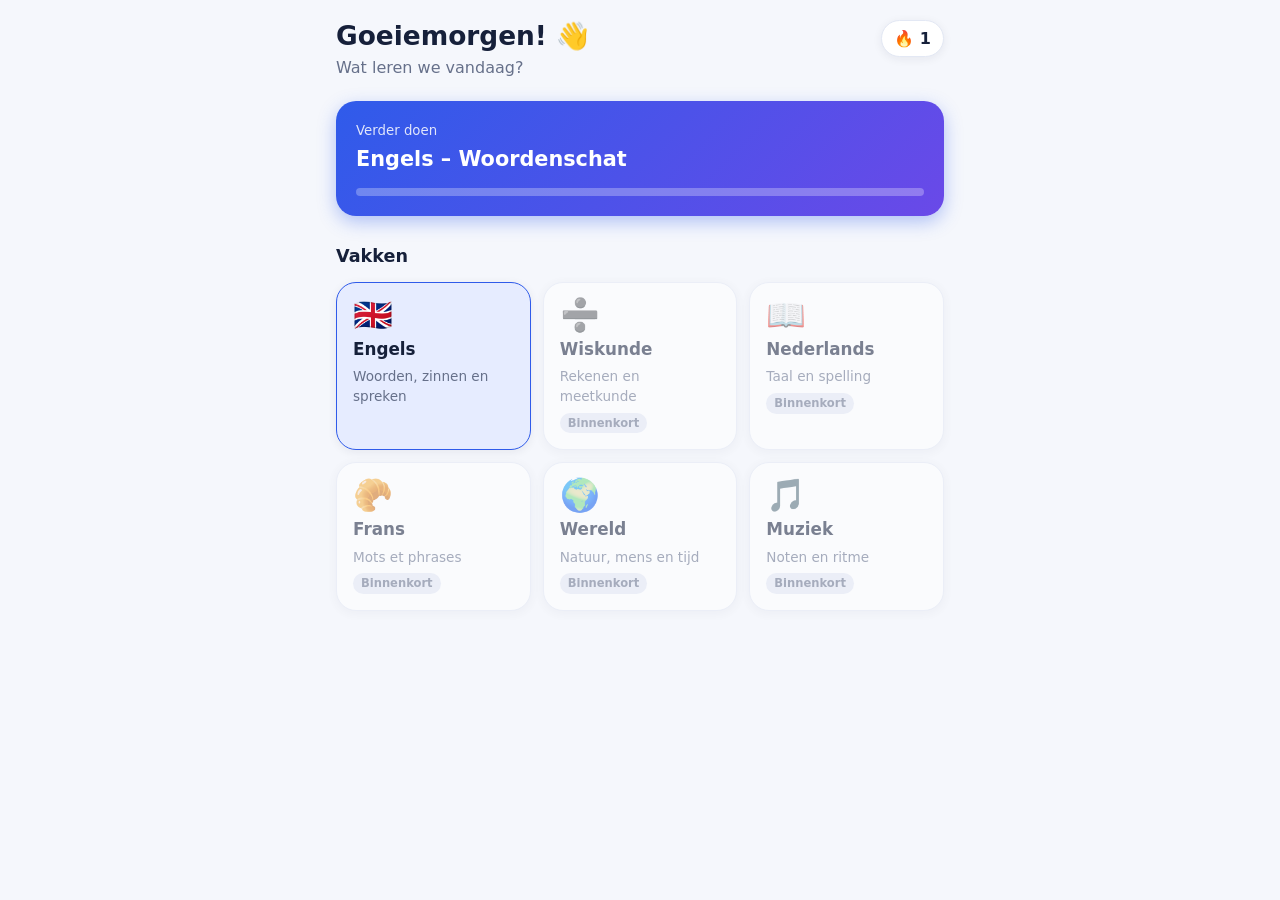
==== public/leren/index.html @ 77e235c8 "Leer-app: homepage met vakkenoverzicht en Engels-overzicht (public/leren) Co-Authored-By: Claude Son" ====
<!doctype html>
<html lang="nl-BE">
<head>
<meta charset="utf-8">
<meta name="viewport" content="width=device-width, initial-scale=1, viewport-fit=cover">
<meta name="robots" content="noindex">
<meta name="theme-color" content="#2f5bea">
<title>Leren</title>
<link rel="stylesheet" href="style.css">
</head>
<body>
<main id="app" aria-live="polite"></main>
<script src="app.js"></script>
</body>
</html>
---- public/leren/style.css ----
:root{
  --bg:#f5f7fc; --card:#fff; --text:#16203a; --muted:#66708a; --line:#e3e8f4;
  --accent:#2f5bea; --accent-soft:#e6ecff; --on-accent:#fff; --warm:#ff7a3d;
  --radius:20px; --shadow:0 2px 10px rgba(22,32,58,.07);
}
@media (prefers-color-scheme:dark){
  :root{--bg:#0f1426; --card:#192038; --text:#eef1fb; --muted:#9aa4c2; --line:#272f4d;
    --accent:#6c8cff; --accent-soft:#222c55; --on-accent:#0f1426; --shadow:none}
}
*{box-sizing:border-box;margin:0}
body{background:var(--bg);color:var(--text);font:16px/1.45 system-ui,-apple-system,"Segoe UI",Roboto,sans-serif;
  -webkit-tap-highlight-color:transparent}
main{max-width:640px;margin:0 auto;padding:max(20px,env(safe-area-inset-top)) 16px max(32px,env(safe-area-inset-bottom))}
h1{font-size:1.65rem;line-height:1.2}
h2{font-size:1.1rem;margin:28px 0 12px}
.top{display:flex;justify-content:space-between;align-items:flex-start;gap:12px}
.sub{color:var(--muted);margin-top:4px}
.streak{background:var(--card);border:1px solid var(--line);border-radius:999px;padding:6px 12px;font-weight:700;white-space:nowrap;box-shadow:var(--shadow)}
.hero{display:block;width:100%;text-align:left;border:0;cursor:pointer;margin-top:22px;padding:20px;border-radius:var(--radius);
  background:linear-gradient(135deg,#2f5bea,#6a49e8);color:#fff;box-shadow:0 6px 18px rgba(47,91,234,.35);font:inherit}
.hero small{opacity:.85;display:block}
.hero strong{display:block;font-size:1.3rem;margin:4px 0 14px}
.bar{height:8px;border-radius:99px;background:rgba(255,255,255,.28);overflow:hidden}
.bar i{display:block;height:100%;background:#fff;border-radius:99px}
.grid{display:grid;grid-template-columns:1fr 1fr;gap:12px}
.tile{display:flex;flex-direction:column;gap:6px;text-align:left;font:inherit;color:inherit;background:var(--card);
  border:1px solid var(--line);border-radius:var(--radius);padding:16px;box-shadow:var(--shadow);min-height:118px}
.tile .ico{font-size:2rem;line-height:1}
.tile b{font-size:1.05rem}
.tile span.s{color:var(--muted);font-size:.85rem}
button.tile{cursor:pointer}
button.tile:active,.hero:active{transform:scale(.98)}
.tile.on{border-color:var(--accent);background:var(--accent-soft)}
.tile.off{opacity:.55}
.badge{align-self:flex-start;font-size:.72rem;font-weight:700;border-radius:99px;padding:2px 8px;background:var(--line);color:var(--muted)}
.back{background:none;border:0;color:var(--accent);font:inherit;font-weight:700;cursor:pointer;padding:8px 0}
:focus-visible{outline:3px solid var(--warm);outline-offset:2px}
@media (min-width:520px){.grid{grid-template-columns:repeat(3,1fr)}}
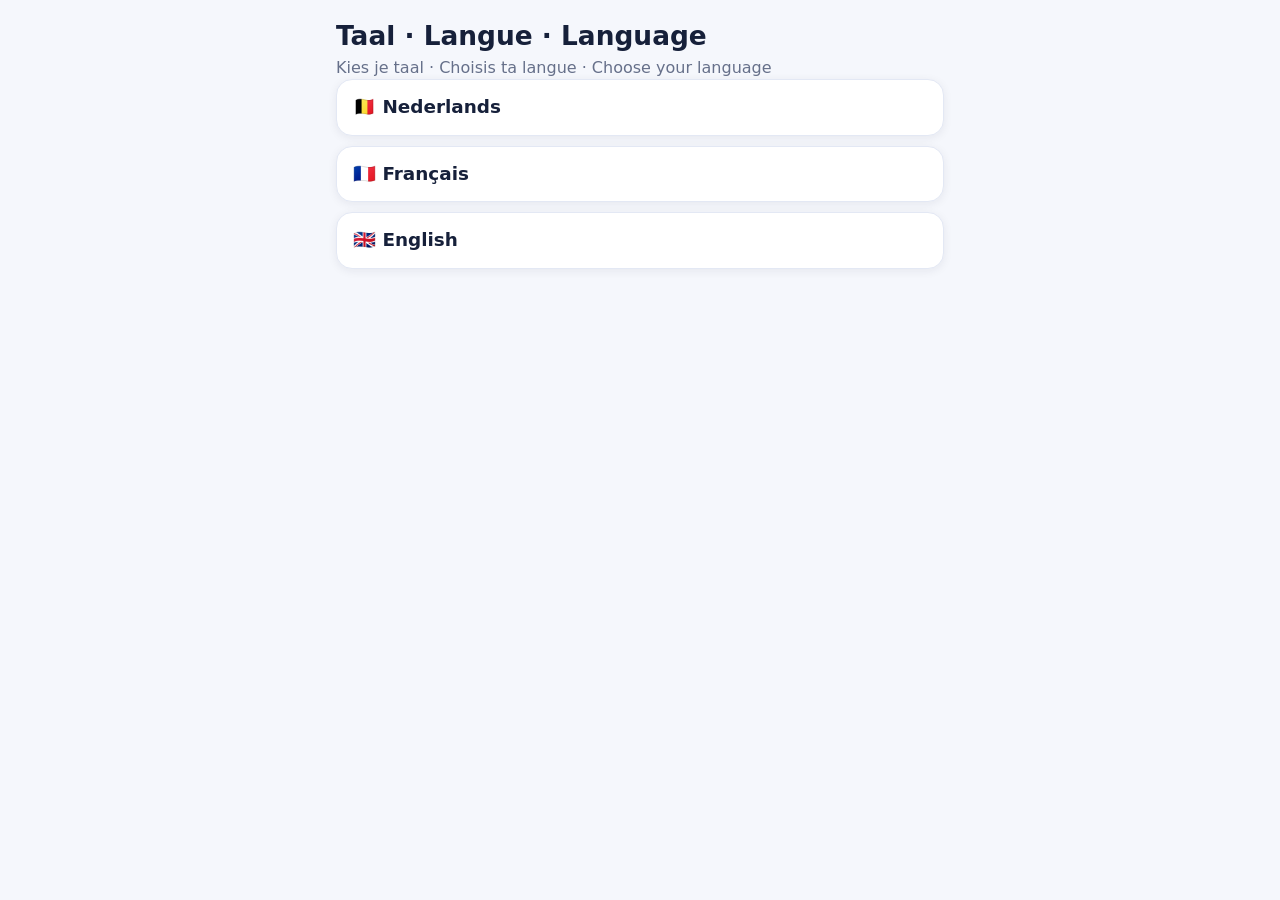
==== commit 09cda185: "Leer-app: instellingen met taalkeuze (Nederlands, Frans, Engels) als eerste scherm, grote letters, a" ====
--- a/public/leren/index.html
+++ b/public/leren/index.html
@@ -10,6 +10,7 @@
 </head>
 <body>
 <main id="app" aria-live="polite"></main>
+<script src="i18n.js"></script>
 <script src="app.js"></script>
 </body>
 </html>
--- a/public/leren/style.css
+++ b/public/leren/style.css
@@ -8,7 +8,7 @@
     --accent:#6c8cff; --accent-soft:#222c55; --on-accent:#0f1426; --shadow:none}
 }
 *{box-sizing:border-box;margin:0}
-body{background:var(--bg);color:var(--text);font:16px/1.45 system-ui,-apple-system,"Segoe UI",Roboto,sans-serif;
+body{background:var(--bg);color:var(--text);font:1rem/1.45 system-ui,-apple-system,"Segoe UI",Roboto,sans-serif;
   -webkit-tap-highlight-color:transparent}
 main{max-width:640px;margin:0 auto;padding:max(20px,env(safe-area-inset-top)) 16px max(32px,env(safe-area-inset-bottom))}
 h1{font-size:1.65rem;line-height:1.2}
@@ -36,3 +36,143 @@
 .back{background:none;border:0;color:var(--accent);font:inherit;font-weight:700;cursor:pointer;padding:8px 0}
 :focus-visible{outline:3px solid var(--warm);outline-offset:2px}
 @media (min-width:520px){.grid{grid-template-columns:repeat(3,1fr)}}
+.lijst{display:flex;flex-direction:column;gap:10px}
+.rij{display:flex;flex-wrap:wrap;align-items:center;justify-content:space-between;gap:4px 10px;text-align:left;width:100%;font:inherit;color:inherit;
+  background:var(--card);border:1px solid var(--line);border-radius:16px;padding:14px 16px;cursor:pointer;box-shadow:var(--shadow)}
+.rij b{flex:1 1 60%}
+.rij .s{flex-basis:100%;color:var(--muted);font-size:.85rem;order:3}
+.rij:active{transform:scale(.99)}
+.badge.ok{background:#d7f5e1;color:#146c3a}
+.tile .bar{background:var(--line);margin-top:6px}
+.tile .bar i{background:var(--accent)}
+.uitleg{margin:10px 0}
+.woorden{display:grid;gap:8px}
+.woord{display:grid;grid-template-columns:1fr 1fr;gap:2px 10px;background:var(--card);border:1px solid var(--line);border-radius:14px;padding:10px 14px}
+.woord i{grid-column:1/-1;color:var(--muted);font-size:.85rem}
+.teller{color:var(--muted);font-size:.85rem}
+.vraag{font-weight:700;font-size:1.1rem;margin:6px 0 12px}
+.opties{display:flex;flex-direction:column;gap:10px}
+.optie{font:inherit;color:inherit;text-align:left;background:var(--card);border:2px solid var(--line);border-radius:14px;padding:13px 16px;cursor:pointer}
+.optie.goed{border-color:#1fa25a;background:#d7f5e1;color:#0f4d2a}
+.optie.fout{border-color:#d64545;background:#fde3e3;color:#7a1c1c}
+.feedback{margin:14px 0 4px}
+.btn{margin-top:10px;font:inherit;font-weight:700;border:0;border-radius:14px;padding:12px 22px;cursor:pointer;background:var(--accent);color:var(--on-accent)}
+.bronnen{margin-top:28px;color:var(--muted);font-size:.9rem}
+.bronnen a{color:var(--accent)}
+
+/* ---------- kleuren per vak ---------- */
+.v-engels{--c1:#2f5bea;--c2:#6a49e8;--tint:#e6ecff}
+.v-frans{--c1:#d23a40;--c2:#ee7a3a;--tint:#ffe8e4}
+.v-wiskunde{--c1:#7a46f0;--c2:#c04df0;--tint:#efe6ff}
+.v-aardrijkskunde{--c1:#0e8a4f;--c2:#0fa89a;--tint:#dcf6ea}
+.v-geschiedenis{--c1:#b45f06;--c2:#e69a2e;--tint:#fff0d2}
+.v-nederlands{--c1:#0b86a6;--c2:#3aa8de;--tint:#dcf3fb}
+@media (prefers-color-scheme:dark){
+  .v-engels{--tint:#222c55}.v-frans{--tint:#3d2125}.v-wiskunde{--tint:#2d2352}
+  .v-aardrijkskunde{--tint:#173629}.v-geschiedenis{--tint:#3b2e15}.v-nederlands{--tint:#143441}
+}
+[class*="v-"]{--grad:linear-gradient(135deg,var(--c1),var(--c2))}
+
+/* tegels op de homepage */
+.tile[class*="v-"]{background:var(--tint);border-color:transparent;border-top:5px solid var(--c1)}
+.tile[class*="v-"] .ico{display:grid;place-items:center;width:48px;height:48px;border-radius:16px;font-size:1.7rem;
+  background:var(--card);box-shadow:0 3px 0 var(--c1)}
+.tile[class*="v-"] .bar i{background:var(--grad)}
+.tile.off[class*="v-"]{opacity:.6;filter:saturate(.5)}
+.tile[class*="v-"] .badge{background:var(--card);color:var(--c1)}
+
+/* "verder doen" krijgt de kleur van het vak */
+.hero[class*="v-"]{background:var(--grad);box-shadow:0 8px 20px -6px var(--c1)}
+
+/* binnenin een vak: alles in de kleur van dat vak */
+[data-vak] .back{color:var(--c1)}
+[data-vak] .banner{display:flex;align-items:center;gap:14px;margin:6px 0 4px;padding:18px;border-radius:var(--radius);
+  background:var(--grad);color:#fff;box-shadow:0 8px 20px -8px var(--c1)}
+[data-vak] .banner .ico{display:grid;place-items:center;flex:none;width:56px;height:56px;border-radius:18px;font-size:2rem;background:rgba(255,255,255,.22)}
+[data-vak] .banner h1{font-size:1.45rem}
+[data-vak] .banner .sub{color:rgba(255,255,255,.9)}
+[data-vak] h2{color:var(--c1)}
+@media (prefers-color-scheme:dark){[data-vak] h2{color:var(--text)}}
+[data-vak] .rij{border-left:6px solid var(--c1)}
+[data-vak] .rij .badge{background:var(--tint);color:var(--c1)}
+@media (prefers-color-scheme:dark){[data-vak] .rij .badge{color:var(--text)}}
+[data-vak] .badge.ok{background:#d7f5e1;color:#146c3a}
+[data-vak] .btn{background:var(--grad);color:#fff}
+[data-vak] .woord{border-left:5px solid var(--c2)}
+[data-vak] .woord b{color:var(--c1)}
+@media (prefers-color-scheme:dark){[data-vak] .woord b{color:var(--text)}}
+[data-vak] .optie:active{border-color:var(--c1)}
+[data-vak] .uitleg{background:var(--card);border:1px solid var(--line);border-radius:16px;padding:12px 14px}
+.beloning{margin:16px 0;padding:14px 16px;border-radius:16px;background:linear-gradient(135deg,#ffd400,#ffae00);color:#4a3600;font-weight:800;
+  text-align:center;animation:pop .5s cubic-bezier(.2,1.6,.4,1)}
+@keyframes pop{from{transform:scale(.6);opacity:0}to{transform:scale(1);opacity:1}}
+@media (prefers-reduced-motion:reduce){.beloning{animation:none}}
+.chips{display:flex;flex-direction:column;gap:6px;align-items:flex-end}
+
+/* niveau A / B */
+.niveau{display:flex;gap:6px;margin-top:20px;padding:4px;border-radius:999px;background:var(--card);border:1px solid var(--line)}
+.seg{flex:1;font:inherit;font-weight:700;font-size:.9rem;border:0;border-radius:999px;padding:9px 8px;cursor:pointer;background:transparent;color:var(--muted)}
+.seg.aan{background:var(--accent);color:var(--on-accent)}
+.melding{margin:10px 0;padding:10px 14px;border-radius:14px;background:var(--accent-soft);color:var(--text);font-size:.9rem}
+.uitlegje{color:var(--muted);font-size:.85rem;margin:8px 4px 0;text-align:center}
+
+/* interactie */
+.optie.goed::before{content:'✓ '}
+.optie.fout::before{content:'✗ '}
+.feedback.goed-tekst{color:#146c3a}.feedback.fout-tekst{color:#b3261e}
+@media (prefers-color-scheme:dark){.feedback.goed-tekst{color:#7fe0a5}.feedback.fout-tekst{color:#ff9a92}}
+.herhaling{display:flex;flex-direction:column;gap:2px;width:100%;margin-top:14px;text-align:left;font:inherit;color:#fff;border:0;border-radius:var(--radius);padding:14px 18px;cursor:pointer;
+  background:linear-gradient(135deg,#ff7a3d,#ff4f8b);box-shadow:0 8px 20px -8px #ff4f8b}
+.herhaling span{opacity:.92;font-size:.9rem}
+.woord.met-spreek{padding-right:56px;position:relative}
+.spreek{position:absolute;right:8px;top:8px;width:40px;height:40px;border-radius:50%;border:1px solid var(--line);background:var(--card);font-size:1.1rem;cursor:pointer}
+.spelknoppen{display:flex;flex-wrap:wrap;gap:10px}
+.spel{margin-top:14px}
+.btn.zacht{background:var(--card);color:var(--text);border:1px solid var(--line)}
+[data-vak] .btn.zacht{background:var(--card);color:var(--text)}
+.koppel{display:grid;grid-template-columns:1fr 1fr;gap:10px}
+.kol{display:flex;flex-direction:column;gap:8px}
+.kop{font:inherit;color:inherit;text-align:left;min-height:48px;background:var(--card);border:2px solid var(--line);border-radius:14px;padding:10px 12px;cursor:pointer}
+.kop.gekozen{border-color:var(--c1,var(--accent));background:var(--tint,var(--accent-soft))}
+.kop.gevonden{border-color:#1fa25a;background:#d7f5e1;color:#0f4d2a;animation:pop .35s ease}
+.kop.gevonden::before{content:'✓ '}
+.kop.fout{border-color:#d64545;background:#fde3e3;color:#7a1c1c;animation:schud .35s}
+@keyframes schud{25%{transform:translateX(-5px)}75%{transform:translateX(5px)}}
+.invul{width:100%;font:inherit;font-size:16px;padding:12px 14px;border-radius:14px;border:2px solid var(--line);background:var(--card);color:var(--text);margin-bottom:10px}
+.invul:focus{outline:3px solid var(--warm);outline-offset:1px}
+@media (prefers-reduced-motion:reduce){.kop.gevonden,.kop.fout{animation:none}}
+
+/* profiel en klaskeuze */
+.profielknop{font:inherit;cursor:pointer;color:var(--text)}
+.klaschip{display:block;width:100%;margin-top:14px;text-align:left;font:inherit;font-weight:700;color:var(--text);background:var(--card);border:1px solid var(--line);border-radius:999px;padding:11px 16px;cursor:pointer}
+.groep{margin:14px 0 6px;color:var(--muted);font-size:.85rem;font-weight:700;text-transform:uppercase;letter-spacing:.04em}
+.chiprij{display:flex;flex-wrap:wrap;gap:8px}
+.keuze{font:inherit;font-weight:600;color:var(--text);background:var(--card);border:2px solid var(--line);border-radius:999px;padding:9px 14px;cursor:pointer;min-height:44px}
+.keuze.aan{border-color:var(--accent);background:var(--accent-soft)}
+.keuze.aan::before{content:'✓ '}
+.avatar{font-size:1.6rem;width:52px;height:52px;border-radius:16px;border:2px solid var(--line);background:var(--card);cursor:pointer}
+.avatar.aan{border-color:var(--accent);background:var(--accent-soft)}
+.code{width:100%;min-height:84px;margin:8px 0;font:inherit;font-size:14px;padding:10px;border-radius:12px;border:2px solid var(--line);background:var(--card);color:var(--text)}
+.btn.gevaar{background:#b3261e;color:#fff}
+.btn:disabled{opacity:.45;cursor:not-allowed}
+
+/* nieuwe vakken */
+.v-wo-mens{--c1:#0f766e;--c2:#2bb6a3;--tint:#d9f4ef}
+@media (prefers-color-scheme:dark){.v-wo-mens{--tint:#12373a}}
+
+/* eigen lessen */
+.mijnkaart{display:flex;flex-direction:column;gap:2px;width:100%;margin-top:14px;text-align:left;font:inherit;color:#fff;border:0;border-radius:var(--radius);padding:14px 18px;cursor:pointer;background:linear-gradient(135deg,#0f766e,#2bb6a3);box-shadow:0 8px 20px -8px #0f766e}
+.mijnkaart span{opacity:.92;font-size:.9rem}
+.tekstveld{min-height:180px}
+details{margin-top:16px;background:var(--card);border:1px solid var(--line);border-radius:16px;padding:12px 14px}
+summary{font-weight:700;cursor:pointer}
+select.invul{appearance:auto}
+
+/* foto's */
+.fotostrook{display:flex;flex-wrap:wrap;gap:8px;margin:10px 0}
+.thumb{width:64px;height:64px;object-fit:cover;border-radius:10px;border:1px solid var(--line)}
+img.foto{display:block;width:100%;max-width:100%;height:auto;margin:10px 0;border-radius:12px;border:1px solid var(--line)}
+
+/* instellingen */
+html.groot{font-size:122%}
+.taalrij{font-weight:700;font-size:1.15rem;text-align:left;min-height:56px}
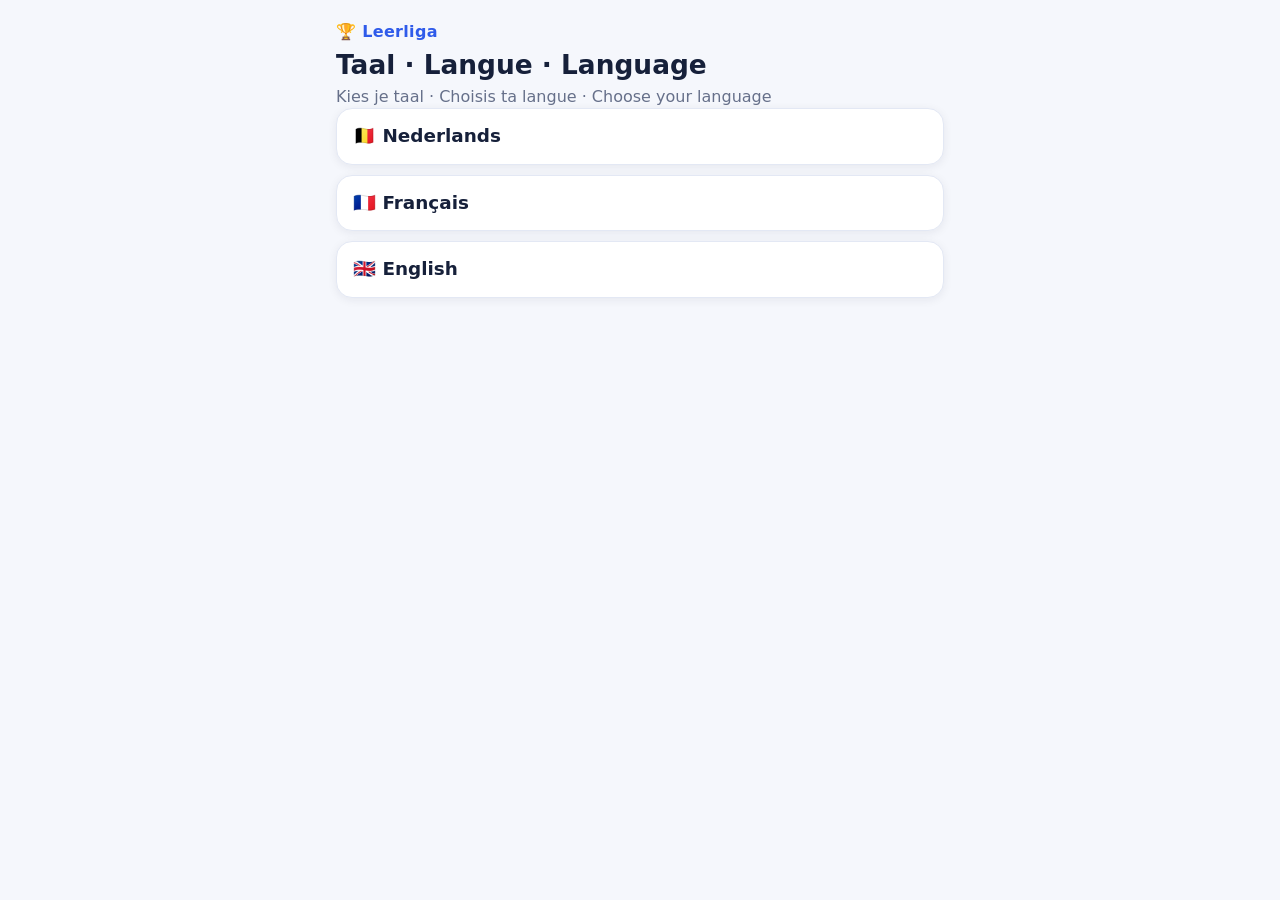
==== commit 3bc8acc2: "App heet Leerliga: titel, welkomstscherm, merknaam op de startpagina; knopjes bovenaan netter Co-Aut" ====
--- a/public/leren/index.html
+++ b/public/leren/index.html
@@ -5,7 +5,7 @@
 <meta name="viewport" content="width=device-width, initial-scale=1, viewport-fit=cover">
 <meta name="robots" content="noindex">
 <meta name="theme-color" content="#2f5bea">
-<title>Leren</title>
+<title>Leerliga</title>
 <link rel="stylesheet" href="style.css">
 </head>
 <body>
--- a/public/leren/style.css
+++ b/public/leren/style.css
@@ -107,7 +107,7 @@
   text-align:center;animation:pop .5s cubic-bezier(.2,1.6,.4,1)}
 @keyframes pop{from{transform:scale(.6);opacity:0}to{transform:scale(1);opacity:1}}
 @media (prefers-reduced-motion:reduce){.beloning{animation:none}}
-.chips{display:flex;flex-direction:column;gap:6px;align-items:flex-end}
+.chips{display:flex;flex-direction:row;flex-wrap:wrap;gap:6px;justify-content:flex-end;max-width:56%}
 
 /* niveau A / B */
 .niveau{display:flex;gap:6px;margin-top:20px;padding:4px;border-radius:999px;background:var(--card);border:1px solid var(--line)}
@@ -176,3 +176,6 @@
 /* instellingen */
 html.groot{font-size:122%}
 .taalrij{font-weight:700;font-size:1.15rem;text-align:left;min-height:56px}
+
+/* merknaam */
+.merk{margin:0 0 6px;font-weight:800;letter-spacing:.02em;color:var(--accent)}
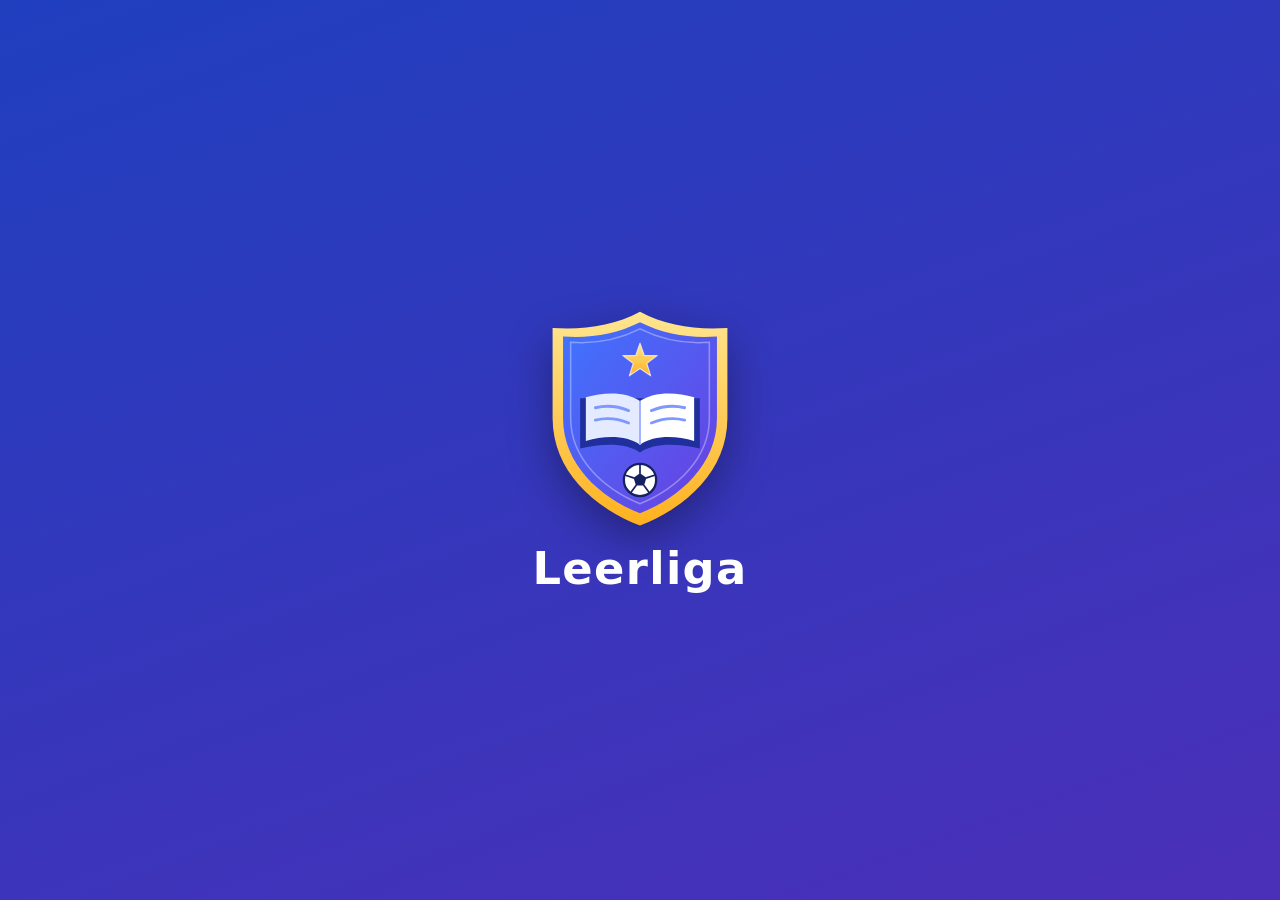
==== commit 837f729a: "Leerliga: logo (clubwapen met ster, boek en bal), opstartscherm, app-icoon, favicon en manifest Co-A" ====
--- a/public/leren/index.html
+++ b/public/leren/index.html
@@ -6,9 +6,13 @@
 <meta name="robots" content="noindex">
 <meta name="theme-color" content="#2f5bea">
 <title>Leerliga</title>
+<link rel="icon" type="image/svg+xml" href="logo.svg">
+<link rel="apple-touch-icon" href="apple-touch-icon.png">
+<link rel="manifest" href="manifest.json">
 <link rel="stylesheet" href="style.css">
 </head>
 <body>
+<div id="splash" role="status" aria-label="Leerliga"><span class="logo"><svg xmlns="http://www.w3.org/2000/svg" viewBox="0 0 200 234" role="img" aria-label="Leerliga"><defs><linearGradient id="spa" x1="0" y1="0" x2="1" y2="1"><stop offset="0" stop-color="#3f74ff"/><stop offset="1" stop-color="#6a3fe0"/></linearGradient><linearGradient id="spb" x1="0" y1="0" x2="0" y2="1"><stop offset="0" stop-color="#ffe58f"/><stop offset="1" stop-color="#ffb11f"/></linearGradient></defs><path d="M100 4C128 19 159 23 192 21V116C192 171 149 210 100 229C51 210 8 171 8 116V21C41 23 72 19 100 4Z" fill="url(#spb)"/><path d="M100 15C126 28 153 32 181 30V116C181 164 143 199 100 216C57 199 19 164 19 116V30C47 32 74 28 100 15Z" fill="url(#spa)"/><path d="M100 22C124 34 148 38 173 36V116C173 158 139 190 100 206C61 190 27 158 27 116V36C52 38 76 34 100 22Z" fill="none" stroke="#fff" stroke-opacity=".35" stroke-width="1.6"/><polygon points="100.0,37.0 104.5,49.9 118.1,50.1 107.2,58.3 111.2,71.4 100.0,63.6 88.8,71.4 92.8,58.3 81.9,50.1 95.5,49.9" fill="url(#spb)" stroke="#fff" stroke-opacity=".7" stroke-width="1.2" stroke-linejoin="round"/><path d="M37 95V148C61 142 86 142 100 152C114 142 139 142 163 148V95Z" fill="#1f2f9e"/><path d="M100 98C86 88 63 88 43 94V140C63 134 86 134 100 144Z" fill="#e4eaff"/><path d="M100 98C114 88 137 88 157 94V140C137 134 114 134 100 144Z" fill="#fff"/><g stroke="#7f98ff" stroke-width="3" stroke-linecap="round" fill="none"><path d="M53 105C65 102 76 103 88 108"/><path d="M53 118C65 115 76 116 88 121"/><path d="M112 108C124 103 135 102 147 105"/><path d="M112 121C124 116 135 115 147 118"/></g><path d="M100 98V144" stroke="#9fb2ff" stroke-width="2"/><g><circle cx="100" cy="181" r="17" fill="#fff" stroke="#16215f" stroke-width="2.4"/><g stroke="#16215f" stroke-width="1.8" stroke-linecap="round"><line x1="100.0" y1="173.9" x2="100.0" y2="164.9"/><line x1="106.8" y1="178.8" x2="115.3" y2="176.0"/><line x1="104.2" y1="186.8" x2="109.4" y2="194.0"/><line x1="95.8" y1="186.8" x2="90.6" y2="194.0"/><line x1="93.2" y1="178.8" x2="84.7" y2="176.0"/></g><polygon points="100.0,173.9 106.8,178.8 104.2,186.8 95.8,186.8 93.2,178.8" fill="#16215f"/></g></svg></span><b>Leerliga</b></div>
 <main id="app" aria-live="polite"></main>
 <script src="i18n.js"></script>
 <script src="app.js"></script>
--- a/public/leren/style.css
+++ b/public/leren/style.css
@@ -178,4 +178,17 @@
 .taalrij{font-weight:700;font-size:1.15rem;text-align:left;min-height:56px}
 
 /* merknaam */
-.merk{margin:0 0 6px;font-weight:800;letter-spacing:.02em;color:var(--accent)}
+.merk{display:flex;align-items:center;gap:8px;margin:0 0 8px;font-weight:800;letter-spacing:.02em;color:var(--accent)}
+
+/* logo en opstartscherm */
+.logo{display:inline-block;line-height:0;flex:none}
+.logo svg{display:block;width:100%;height:auto}
+.welkomlogo{display:grid;place-items:center;margin:12px 0 6px}
+#splash{position:fixed;inset:0;z-index:99;display:grid;place-content:center;justify-items:center;gap:16px;
+  background:linear-gradient(160deg,#1f3fbf,#4b2fb8);color:#fff;transition:opacity .5s ease,visibility .5s}
+#splash.weg{opacity:0;visibility:hidden}
+#splash .logo{width:min(46vw,190px);animation:splash-in .8s cubic-bezier(.2,1.4,.4,1) both;filter:drop-shadow(0 14px 22px rgba(0,0,0,.35))}
+#splash b{font:800 clamp(2rem,9vw,2.8rem)/1 system-ui,-apple-system,"Segoe UI",Roboto,sans-serif;letter-spacing:.03em;animation:splash-tekst .8s .25s ease both}
+@keyframes splash-in{from{transform:scale(.55) translateY(12px);opacity:0}to{transform:none;opacity:1}}
+@keyframes splash-tekst{from{opacity:0;transform:translateY(8px)}to{opacity:1;transform:none}}
+@media (prefers-reduced-motion:reduce){#splash .logo,#splash b{animation:none}#splash{transition:none}}
